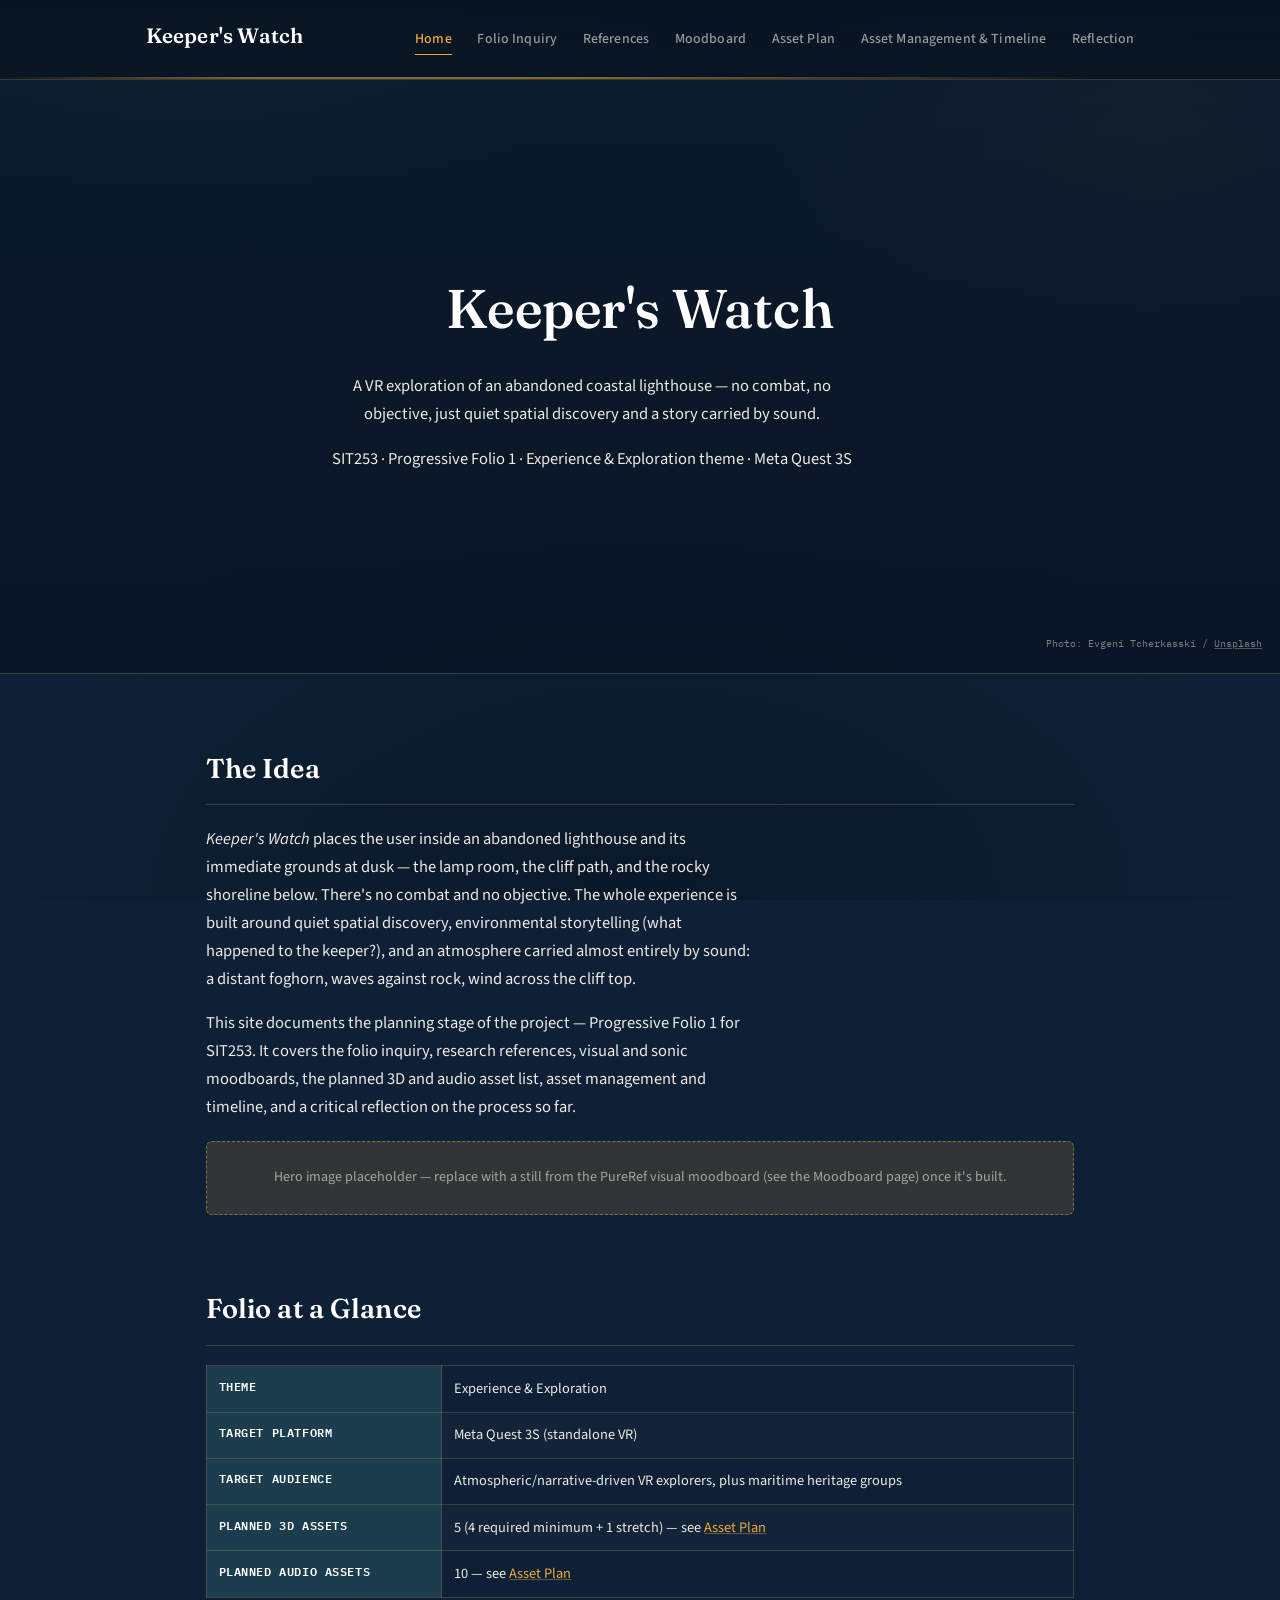
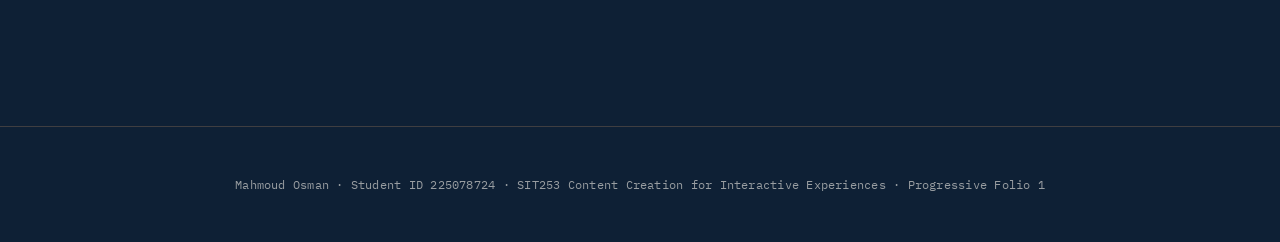
==== index.html @ 7ba4445a "Initial Keeper's Watch eFolio - SIT253 Progressive Folio 1" ====
<!DOCTYPE html>
<html lang="en">
<head>
<meta charset="UTF-8">
<meta name="viewport" content="width=device-width, initial-scale=1.0">
<title>Keeper's Watch — SIT253 Digital Portfolio</title>
<link rel="preconnect" href="https://fonts.googleapis.com">
<link href="https://fonts.googleapis.com/css2?family=Fraunces:opsz,wght@9..144,460;9..144,560;9..144,650&family=Source+Sans+3:wght@400;500;600&family=IBM+Plex+Mono:wght@400;500;600&display=swap" rel="stylesheet">
<link rel="stylesheet" href="style.css">
</head>
<body>
<header class="site-header">
  <nav class="site-nav">
    <a class="brand" href="index.html">Keeper's Watch</a>
    <ul>
      <li><a class="current" href="index.html">Home</a></li>
      <li><a href="inquiry.html">Folio Inquiry</a></li>
      <li><a href="references.html">References</a></li>
      <li><a href="moodboard.html">Moodboard</a></li>
      <li><a href="asset-plan.html">Asset Plan</a></li>
      <li><a href="timeline.html">Asset Management &amp; Timeline</a></li>
      <li><a href="reflection.html">Reflection</a></li>
    </ul>
  </nav>
  <div class="beam-rule"></div>
</header>

<section class="photo-hero home" style="background-image:url('https://images.unsplash.com/photo-1745739561702-c1877b069b7e?w=2200&q=80&fm=jpg&fit=crop');">
  <div class="sweep" aria-hidden="true"></div>
  <div class="inner">
    <h1>Keeper's Watch</h1>
    <p class="tagline">A VR exploration of an abandoned coastal lighthouse — no combat, no objective, just quiet spatial discovery and a story carried by sound.</p>
    <p class="meta">SIT253 · Progressive Folio 1 · Experience &amp; Exploration theme · Meta Quest 3S</p>
  </div>
  <p class="photo-credit">Photo: Evgeni Tcherkasski / <a href="https://unsplash.com/photos/lighthouse-stands-on-the-rocky-coast-in-the-fog-PVfNElcdTYY" target="_blank" rel="noopener">Unsplash</a></p>
</section>

<main class="wrap">
  <h2>The Idea</h2>
  <p><em>Keeper's Watch</em> places the user inside an abandoned lighthouse and its immediate grounds at dusk — the lamp room, the cliff path, and the rocky shoreline below. There's no combat and no objective. The whole experience is built around quiet spatial discovery, environmental storytelling (what happened to the keeper?), and an atmosphere carried almost entirely by sound: a distant foghorn, waves against rock, wind across the cliff top.</p>

  <p>This site documents the planning stage of the project — Progressive Folio 1 for SIT253. It covers the folio inquiry, research references, visual and sonic moodboards, the planned 3D and audio asset list, asset management and timeline, and a critical reflection on the process so far.</p>

  <div class="placeholder">
    Hero image placeholder — replace with a still from the PureRef visual moodboard (see the Moodboard page) once it's built.
  </div>

  <h2>Folio at a Glance</h2>
  <table>
    <tr><th>Theme</th><td>Experience &amp; Exploration</td></tr>
    <tr><th>Target platform</th><td>Meta Quest 3S (standalone VR)</td></tr>
    <tr><th>Target audience</th><td>Atmospheric/narrative-driven VR explorers, plus maritime heritage groups</td></tr>
    <tr><th>Planned 3D assets</th><td>5 (4 required minimum + 1 stretch) — see <a href="asset-plan.html">Asset Plan</a></td></tr>
    <tr><th>Planned audio assets</th><td>10 — see <a href="asset-plan.html">Asset Plan</a></td></tr>
  </table>
</main>

<footer class="site-footer">
  Mahmoud Osman · Student ID 225078724 · SIT253 Content Creation for Interactive Experiences · Progressive Folio 1
</footer>
</body>
</html>
---- style.css ----
:root {
  --ground: #0E2035;
  --panel: #16314B;
  --panel-light: #1F3F5C;
  --ink: #081422;
  --teal: #4FA3A6;
  --teal-dim: rgba(79,163,166,0.22);
  --fog: #EDEAE3;
  --fog-dim: rgba(237,234,227,0.62);
  --amber: #F0A93E;
  --amber-soft: rgba(240,169,62,0.16);
  --brown: #A47C5A;
  --brown-line: rgba(164,124,90,0.32);

  --display: 'Fraunces', Georgia, serif;
  --body: 'Source Sans 3', -apple-system, Segoe UI, sans-serif;
  --mono: 'IBM Plex Mono', 'Courier New', monospace;
}

* { box-sizing: border-box; }

body {
  margin: 0;
  color: var(--fog);
  font-family: var(--body);
  font-size: 16.5px;
  line-height: 1.7;
  background-color: var(--ground);
  background-image:
    radial-gradient(ellipse 900px 500px at 15% -10%, rgba(79,163,166,0.14), transparent 60%),
    radial-gradient(ellipse 700px 400px at 90% 15%, rgba(240,169,62,0.06), transparent 55%),
    radial-gradient(ellipse 1000px 600px at 50% 100%, rgba(8,20,34,0.6), transparent 70%);
  background-attachment: fixed;
}

h1, h2, h3, h4 {
  font-family: var(--display);
  color: #fff;
  font-weight: 600;
  font-optical-sizing: auto;
  text-wrap: balance;
  letter-spacing: 0.005em;
}

h1 { font-size: clamp(2.4rem, 5vw, 3.4rem); margin: 0 0 0.25em; font-weight: 560; }
h2 {
  font-size: 1.7rem;
  margin-top: 2.6em;
  margin-bottom: 0.7em;
  padding-bottom: 0.5em;
  border-bottom: 1px solid var(--brown-line);
  display: flex; align-items: baseline; gap: 0.6em;
}
h3 { font-size: 1.2rem; color: var(--amber); font-weight: 600; margin: 1.6em 0 0.5em; }

p { max-width: 68ch; }
main.wrap p, main.wrap li { max-width: 68ch; }

a { color: var(--amber); text-decoration-color: rgba(240,169,62,0.4); }
a:hover { color: #fff; text-decoration-color: #fff; }

.wrap { max-width: 920px; margin: 0 auto; padding: 0 1.6rem 6rem; }

header.site-header {
  background: linear-gradient(180deg, rgba(8,20,34,0.96), rgba(8,20,34,0.88));
  backdrop-filter: blur(6px);
  position: sticky; top: 0; z-index: 10;
  border-bottom: 1px solid var(--brown-line);
}

.beam-rule {
  height: 2px;
  background: linear-gradient(90deg, transparent, var(--amber) 20%, var(--amber) 45%, transparent 85%);
  opacity: 0.55;
}

nav.site-nav {
  max-width: 1040px;
  margin: 0 auto;
  display: flex;
  align-items: baseline;
  justify-content: space-between;
  padding: 1.15rem 1.6rem;
  flex-wrap: wrap;
  gap: 0.6rem 1.6rem;
}

nav.site-nav .brand {
  font-family: var(--display);
  font-size: 1.3rem;
  font-weight: 600;
  color: #fff;
  text-decoration: none;
  white-space: nowrap;
  letter-spacing: 0.01em;
}
nav.site-nav .brand:hover { color: var(--amber); }

nav.site-nav ul {
  list-style: none;
  display: flex;
  align-items: baseline;
  gap: 1.6rem;
  margin: 0; padding: 0;
  flex-wrap: wrap;
  font-family: var(--body);
}

nav.site-nav a {
  position: relative;
  text-decoration: none;
  color: var(--fog-dim);
  font-size: 0.87rem;
  font-weight: 500;
  letter-spacing: 0.01em;
  padding-bottom: 0.3rem;
}
nav.site-nav a.current { color: var(--amber); }
nav.site-nav a.current::after {
  content: '';
  position: absolute; left: 0; right: 0; bottom: -0.05rem;
  height: 1px;
  background: var(--amber);
}
nav.site-nav a:hover { color: #fff; }

.photo-hero {
  position: relative;
  overflow: hidden;
  border-bottom: 1px solid var(--brown-line);
  background-size: cover;
  background-position: center;
}
.photo-hero::before {
  content: '';
  position: absolute; inset: 0;
  background: linear-gradient(180deg, rgba(8,20,34,0.5) 0%, rgba(8,20,34,0.86) 90%);
}
.photo-hero .inner { position: relative; z-index: 1; width: 100%; }

.photo-hero.home {
  min-height: 66vh;
  display: flex; align-items: center; justify-content: center;
  text-align: center;
  padding: 4rem 1.6rem;
}
.photo-hero.home .inner { max-width: 640px; }

.photo-hero.page {
  min-height: 34vh;
  display: flex; align-items: flex-end;
  padding: 3.2rem 1.6rem 2.4rem;
}
.photo-hero.page .inner { max-width: 920px; margin: 0 auto; }
.photo-hero.page h1 { margin: 0; }

.photo-credit {
  position: absolute; z-index: 2;
  right: 1.1rem; bottom: 0.65rem;
  font-family: var(--mono);
  font-size: 0.64rem;
  color: rgba(237,234,227,0.5);
}
.photo-credit a { color: inherit; text-decoration: underline; text-decoration-color: rgba(237,234,227,0.3); }
.photo-credit a:hover { color: var(--amber); }

.hero {
  position: relative;
  padding: 6rem 1.6rem 4rem;
  text-align: center;
  overflow: hidden;
  border-bottom: 1px solid var(--brown-line);
}

.hero .sweep {
  position: absolute;
  inset: -20% -10% auto -10%;
  height: 140%;
  background: conic-gradient(from 200deg at 50% 0%, transparent 0deg, rgba(240,169,62,0.16) 8deg, transparent 20deg, transparent 360deg);
  animation: sweep 14s linear infinite;
  pointer-events: none;
}
@keyframes sweep {
  from { transform: rotate(0deg); }
  to { transform: rotate(360deg); }
}
@media (prefers-reduced-motion: reduce) {
  .hero .sweep { animation: none; }
}

.hero .inner { position: relative; z-index: 1; }

.hero p.tagline {
  max-width: 600px;
  margin: 0 auto;
  color: var(--fog);
  font-size: 1.12rem;
}

.hero .meta {
  margin: 1.7rem auto 0;
  max-width: 460px;
  font-family: var(--mono);
  font-size: 0.74rem;
  color: var(--fog-dim);
  letter-spacing: 0.08em;
  text-transform: uppercase;
  text-align: center;
}

table {
  width: 100%;
  border-collapse: collapse;
  margin: 1.2rem 0 2rem;
  font-size: 0.9rem;
}

th, td {
  border: 1px solid var(--brown-line);
  padding: 0.65rem 0.75rem;
  text-align: left;
  vertical-align: top;
}

th {
  background: var(--teal-dim);
  color: #fff;
  font-family: var(--mono);
  font-size: 0.72rem;
  letter-spacing: 0.05em;
  text-transform: uppercase;
  font-weight: 600;
}

tr:nth-child(even) td { background: rgba(255,255,255,0.02); }
td:has(code), td.num { font-family: var(--mono); font-variant-numeric: tabular-nums; }

.callout {
  background: var(--teal-dim);
  border-left: 3px solid var(--teal);
  padding: 1rem 1.3rem;
  border-radius: 6px;
  margin: 1.4rem 0;
  font-size: 0.95rem;
}

.placeholder {
  background: var(--amber-soft);
  border: 1px dashed rgba(240,169,62,0.5);
  border-radius: 6px;
  padding: 1.5rem;
  text-align: center;
  color: var(--fog-dim);
  font-size: 0.88rem;
  margin: 1.2rem 0 2.2rem;
}

.swatches { display: flex; flex-wrap: wrap; gap: 1.1rem; margin: 1.6rem 0 2.2rem; }
.swatch { width: 140px; }
.swatch .chip { height: 68px; border-radius: 6px; margin-bottom: 0.5rem; border: 1px solid rgba(255,255,255,0.14); }
.swatch code { font-family: var(--mono); font-size: 0.74rem; color: var(--fog-dim); }
.swatch .label { font-size: 0.85rem; color: #fff; font-family: var(--body); }

.sonic-row {
  display: grid;
  grid-template-columns: 1fr 1fr;
  gap: 1rem;
  border: 1px solid var(--brown-line);
  border-left: 2px solid var(--teal);
  border-radius: 6px;
  padding: 1.1rem 1.3rem;
  margin-bottom: 1rem;
  align-items: center;
}
.sonic-row .visual { color: #fff; font-family: var(--display); font-size: 1.15rem; }
.sonic-row .cat { color: var(--amber); font-family: var(--mono); font-size: 0.7rem; text-transform: uppercase; letter-spacing: 0.07em; }

.tree-wrap { overflow-x: auto; }
pre.tree {
  background: var(--ink);
  border: 1px solid var(--brown-line);
  border-radius: 6px;
  padding: 1.3rem;
  font-family: var(--mono);
  font-size: 0.83rem;
  color: var(--fog);
  line-height: 1.55;
}

.status-due { color: var(--amber); font-weight: 600; font-family: var(--mono); font-size: 0.85em; letter-spacing: 0.02em; }

.ref-list p { margin: 0 0 1.2em; padding-left: 1.7em; text-indent: -1.7em; font-size: 0.93rem; max-width: none; }

footer.site-footer {
  text-align: center;
  padding: 3rem 1.6rem;
  font-family: var(--mono);
  font-size: 0.72rem;
  letter-spacing: 0.02em;
  color: var(--fog-dim);
  border-top: 1px solid var(--brown-line);
}

@media (max-width: 640px) {
  nav.site-nav ul { gap: 0.8rem 1rem; }
  .hero { padding: 4rem 1.2rem 3rem; }
}
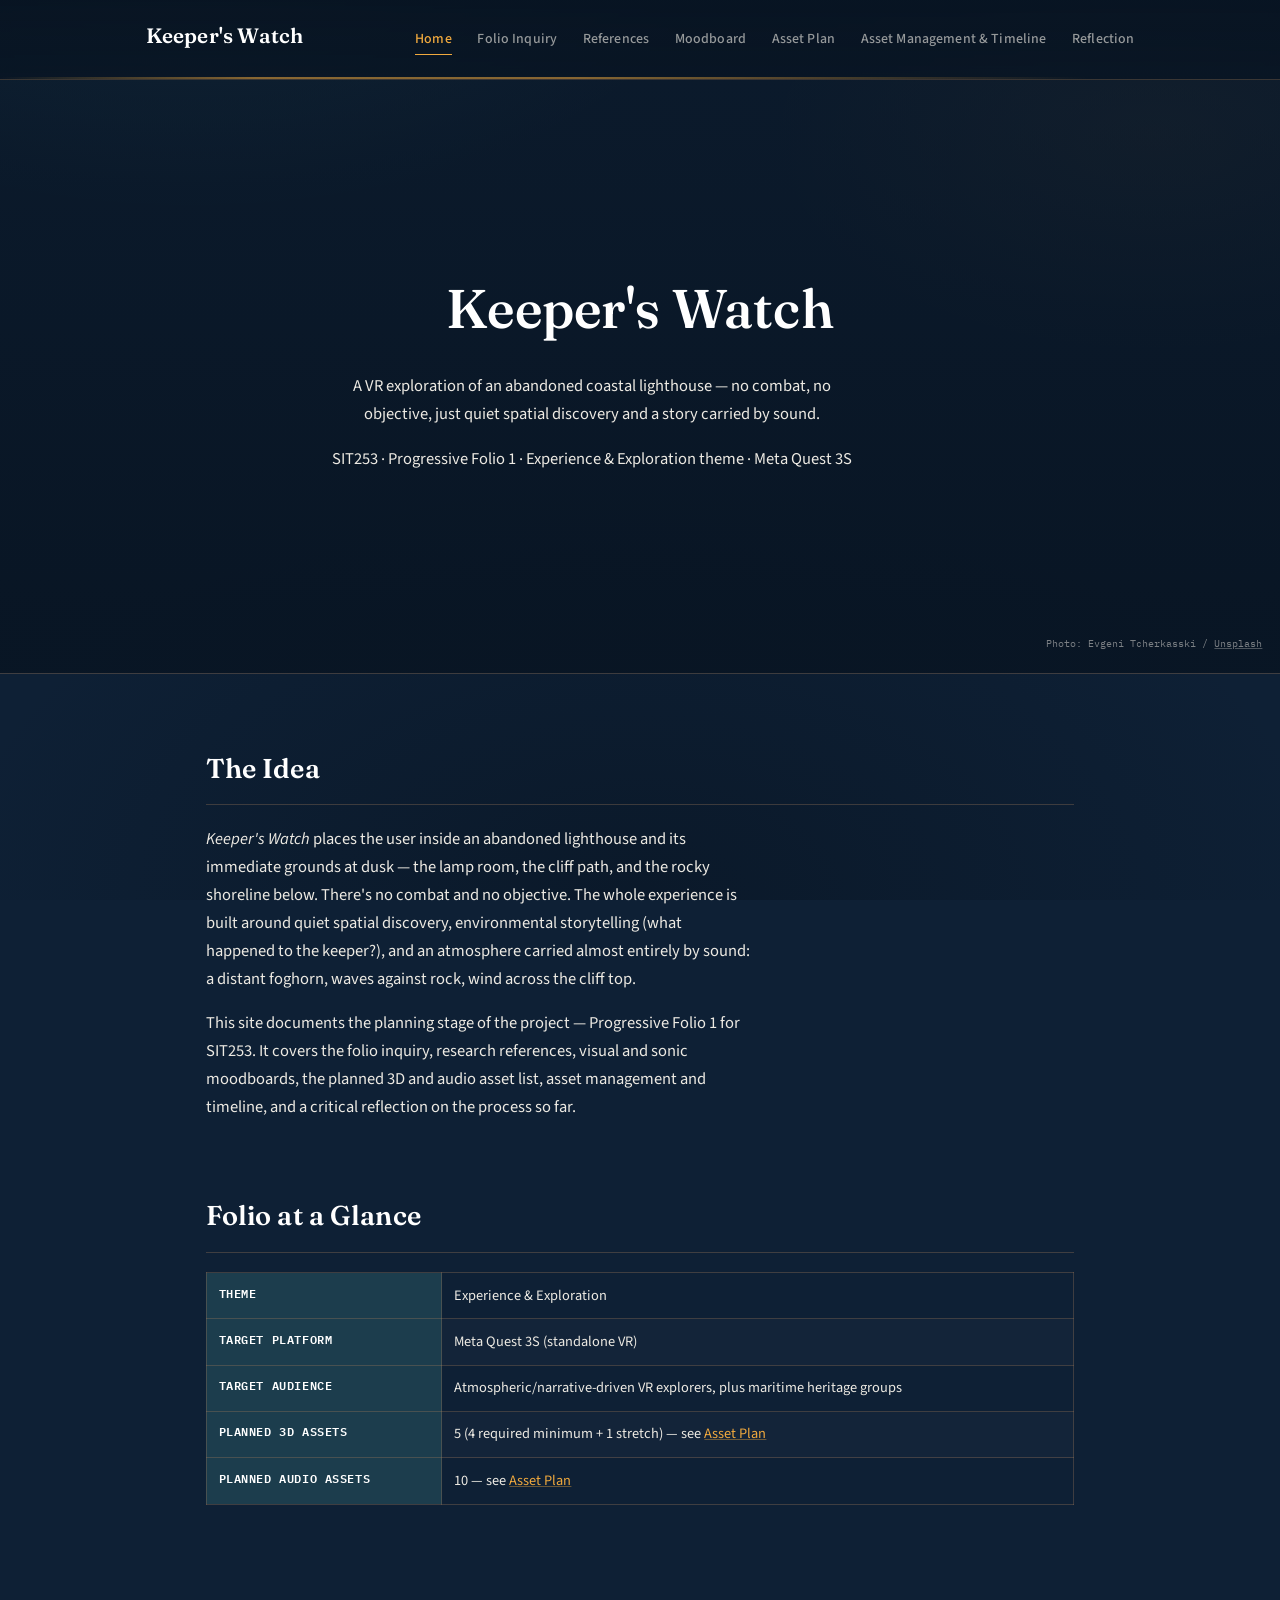
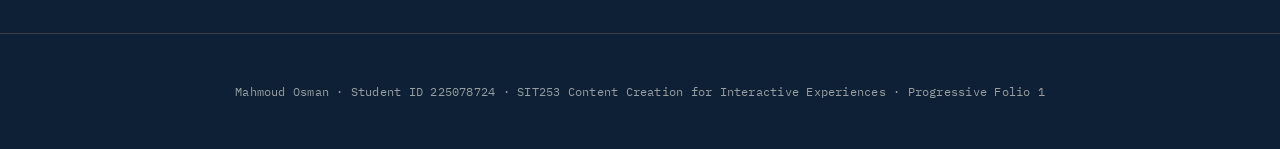
==== commit 176165b1: "Remove in-progress placeholder callouts" ====
--- a/index.html
+++ b/index.html
@@ -41,9 +41,6 @@
 
   <p>This site documents the planning stage of the project — Progressive Folio 1 for SIT253. It covers the folio inquiry, research references, visual and sonic moodboards, the planned 3D and audio asset list, asset management and timeline, and a critical reflection on the process so far.</p>
 
-  <div class="placeholder">
-    Hero image placeholder — replace with a still from the PureRef visual moodboard (see the Moodboard page) once it's built.
-  </div>
 
   <h2>Folio at a Glance</h2>
   <table>
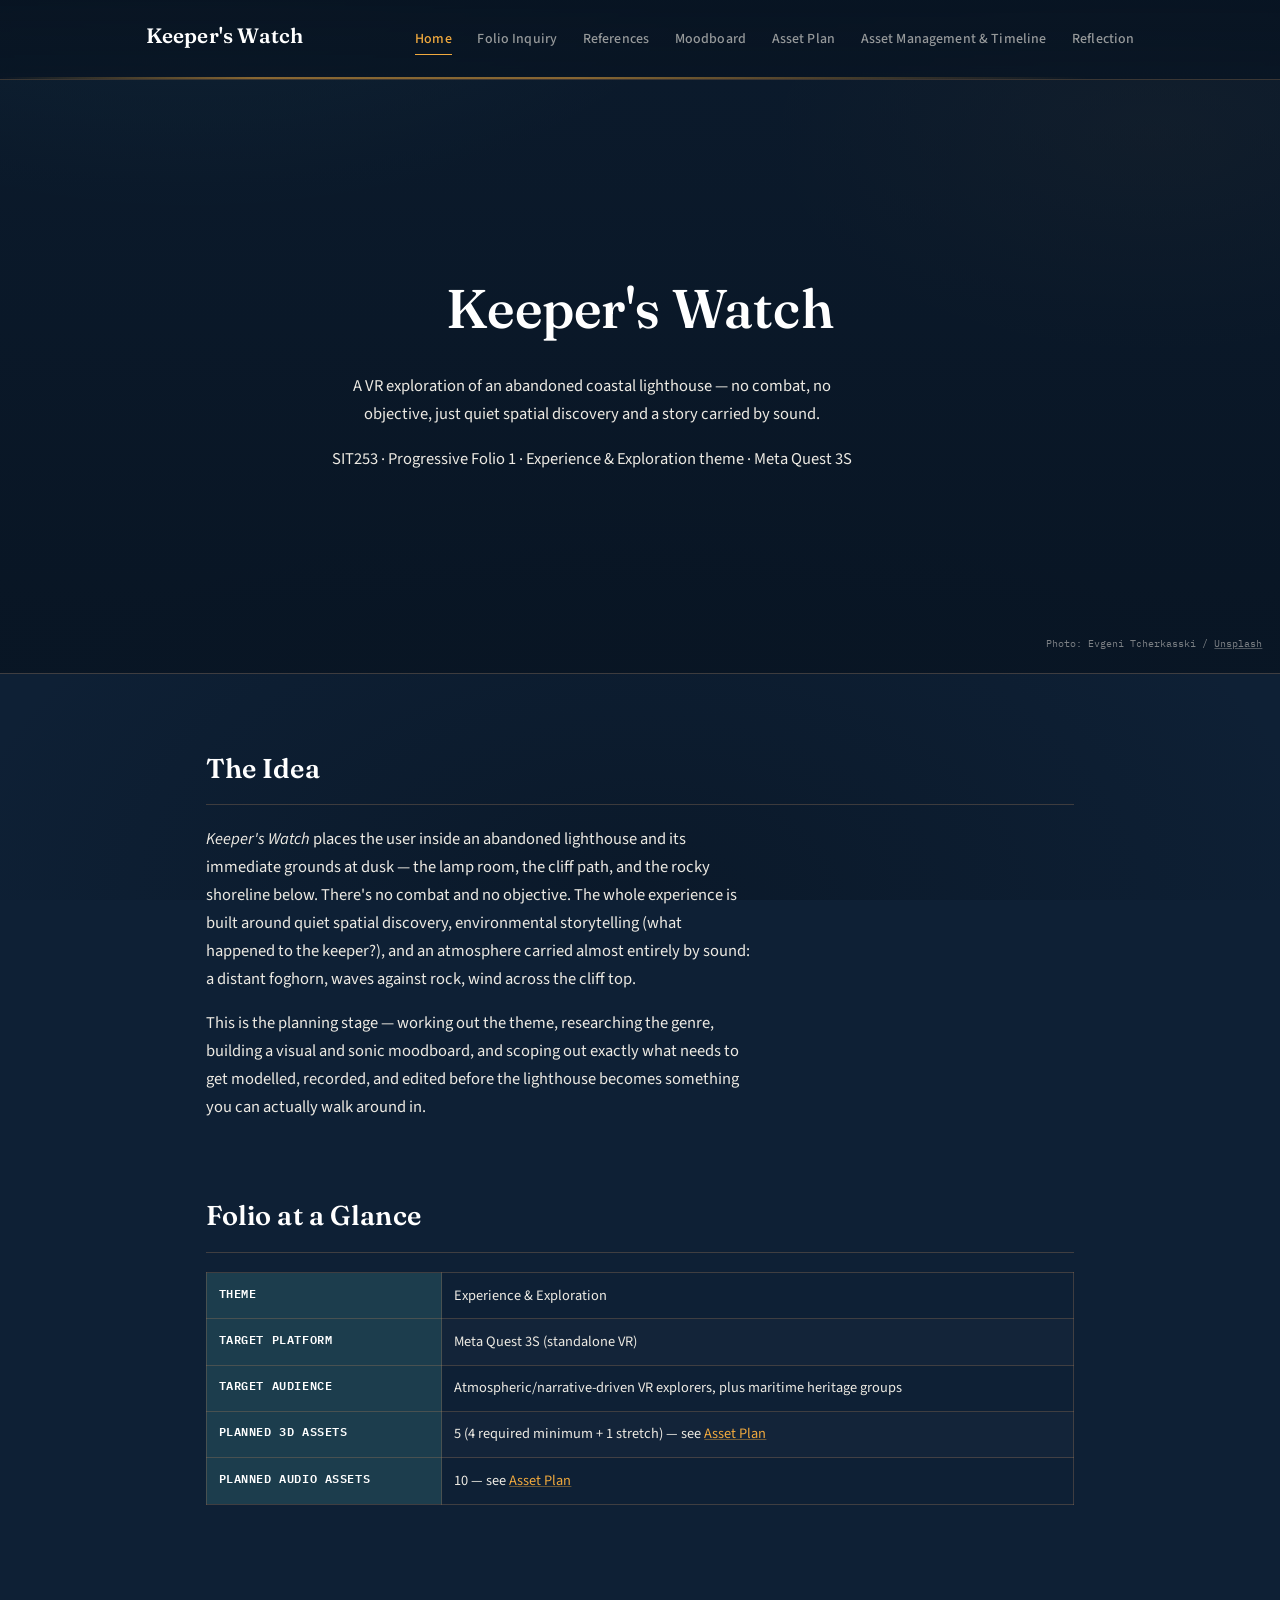
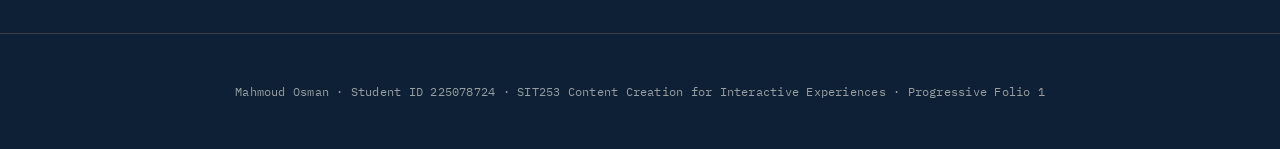
==== commit 8bd7d1f8: "Rewrite remaining marker-facing lines in first person" ====
--- a/index.html
+++ b/index.html
@@ -39,7 +39,7 @@
   <h2>The Idea</h2>
   <p><em>Keeper's Watch</em> places the user inside an abandoned lighthouse and its immediate grounds at dusk — the lamp room, the cliff path, and the rocky shoreline below. There's no combat and no objective. The whole experience is built around quiet spatial discovery, environmental storytelling (what happened to the keeper?), and an atmosphere carried almost entirely by sound: a distant foghorn, waves against rock, wind across the cliff top.</p>
 
-  <p>This site documents the planning stage of the project — Progressive Folio 1 for SIT253. It covers the folio inquiry, research references, visual and sonic moodboards, the planned 3D and audio asset list, asset management and timeline, and a critical reflection on the process so far.</p>
+  <p>This is the planning stage — working out the theme, researching the genre, building a visual and sonic moodboard, and scoping out exactly what needs to get modelled, recorded, and edited before the lighthouse becomes something you can actually walk around in.</p>
 
 
   <h2>Folio at a Glance</h2>
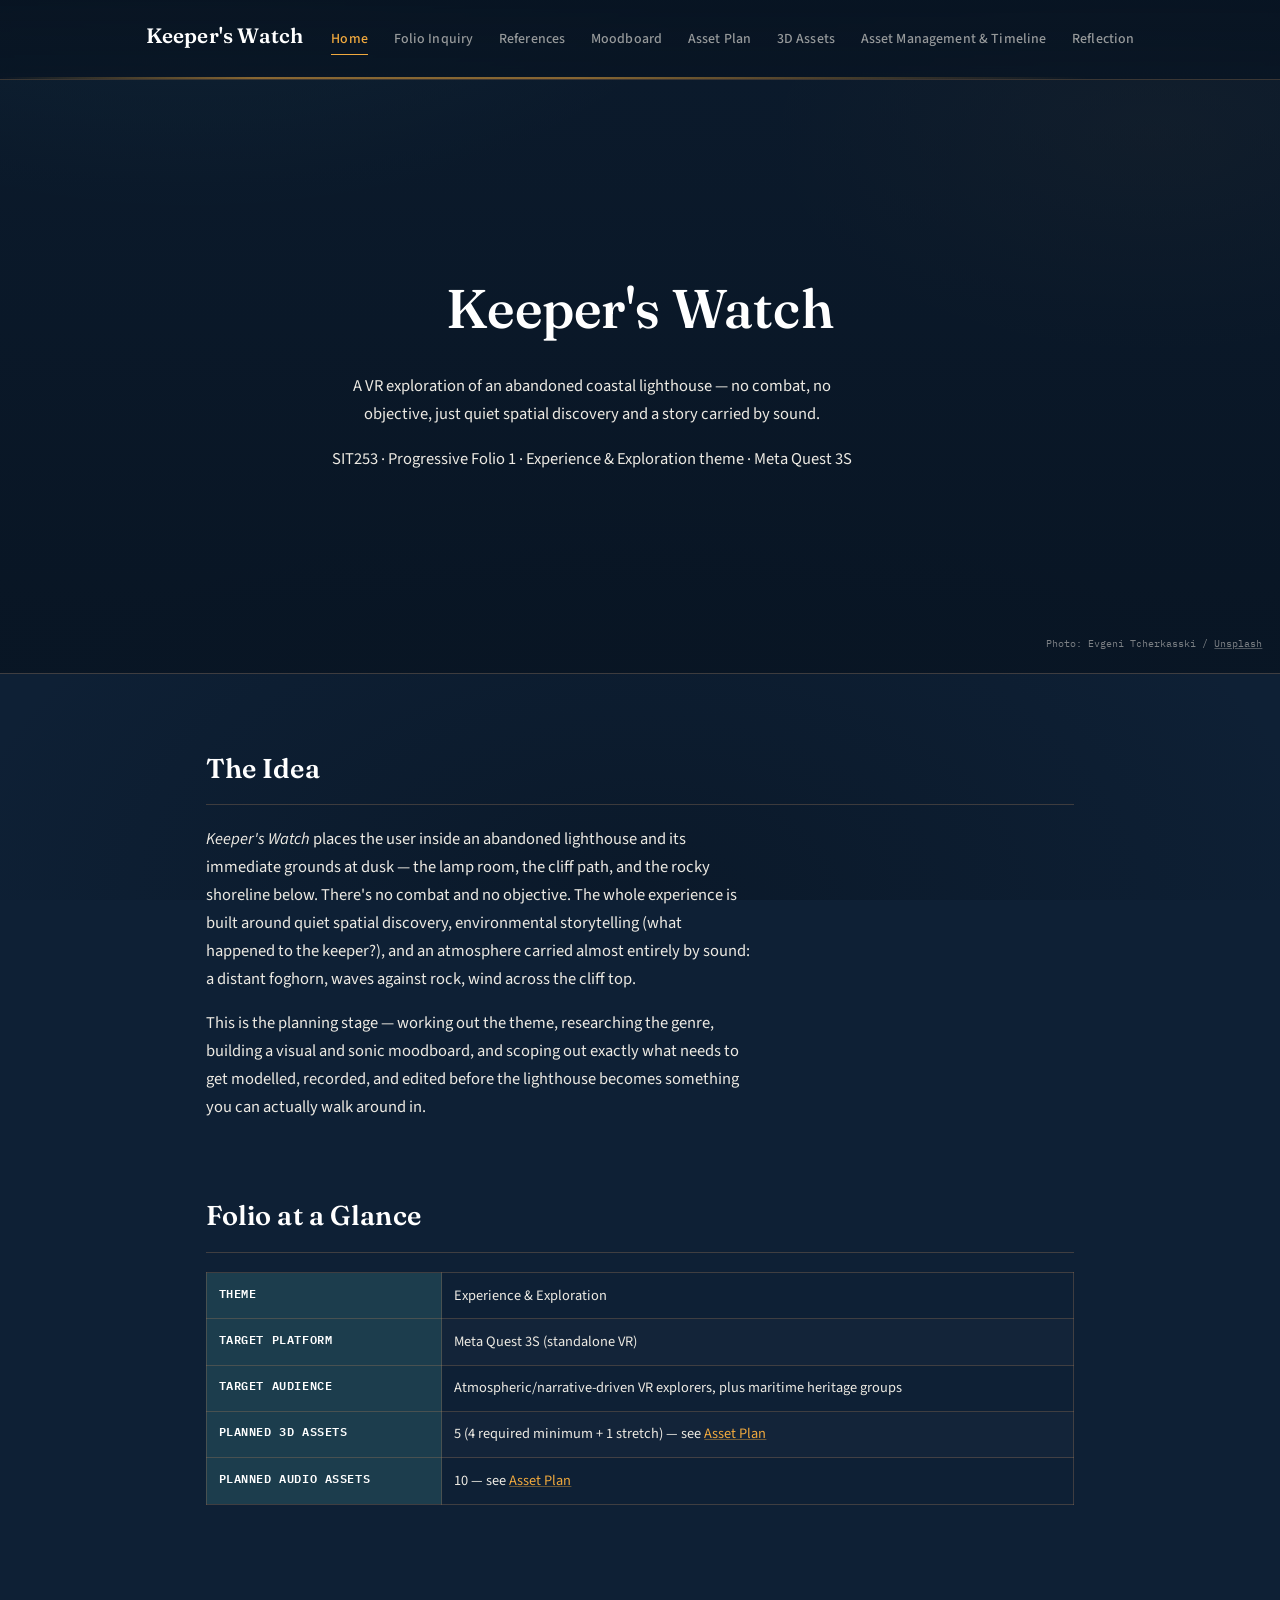
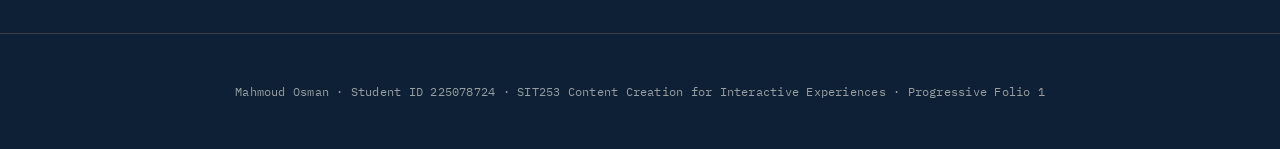
==== commit 977cfd97: "Add Progressive Folio 2 content: 3D Assets dev-process galleries, timeline/asset-plan updates, refle" ====
--- a/index.html
+++ b/index.html
@@ -18,6 +18,7 @@
       <li><a href="references.html">References</a></li>
       <li><a href="moodboard.html">Moodboard</a></li>
       <li><a href="asset-plan.html">Asset Plan</a></li>
+      <li><a href="assets.html">3D Assets</a></li>
       <li><a href="timeline.html">Asset Management &amp; Timeline</a></li>
       <li><a href="reflection.html">Reflection</a></li>
     </ul>
--- a/style.css
+++ b/style.css
@@ -255,6 +255,27 @@
   margin: 1.2rem 0 2.2rem;
 }
 
+.moodboard-grid {
+  display: grid;
+  grid-template-columns: repeat(auto-fit, minmax(200px, 1fr));
+  gap: 1rem;
+  margin: 1.4rem 0 2rem;
+}
+.moodboard-item {
+  border: 1px solid var(--brown-line);
+  border-radius: 6px;
+  overflow: hidden;
+  background: var(--panel);
+}
+.moodboard-item img { display: block; width: 100%; height: 190px; object-fit: cover; }
+.moodboard-item .cap {
+  padding: 0.7rem 0.85rem;
+  font-size: 0.8rem;
+  color: var(--fog-dim);
+}
+.moodboard-item .cap strong { color: #fff; display: block; font-size: 0.82rem; margin-bottom: 0.15rem; }
+.moodboard-item .cap a { font-size: 0.72rem; }
+
 .swatches { display: flex; flex-wrap: wrap; gap: 1.1rem; margin: 1.6rem 0 2.2rem; }
 .swatch { width: 140px; }
 .swatch .chip { height: 68px; border-radius: 6px; margin-bottom: 0.5rem; border: 1px solid rgba(255,255,255,0.14); }
@@ -289,7 +310,17 @@
 
 .status-due { color: var(--amber); font-weight: 600; font-family: var(--mono); font-size: 0.85em; letter-spacing: 0.02em; }
 
-.ref-list p { margin: 0 0 1.2em; padding-left: 1.7em; text-indent: -1.7em; font-size: 0.93rem; max-width: none; }
+.ref-list p { margin: 0 0 0.3em; padding-left: 1.7em; text-indent: -1.7em; font-size: 0.93rem; max-width: none; }
+.ref-list p.ref-note {
+  padding-left: 1.7em;
+  text-indent: 0;
+  margin: 0 0 1.4em;
+  font-size: 0.86rem;
+  color: var(--fog-dim);
+  border-left: 2px solid var(--teal-dim);
+  padding-left: 1rem;
+  margin-left: 1.7em;
+}
 
 footer.site-footer {
   text-align: center;
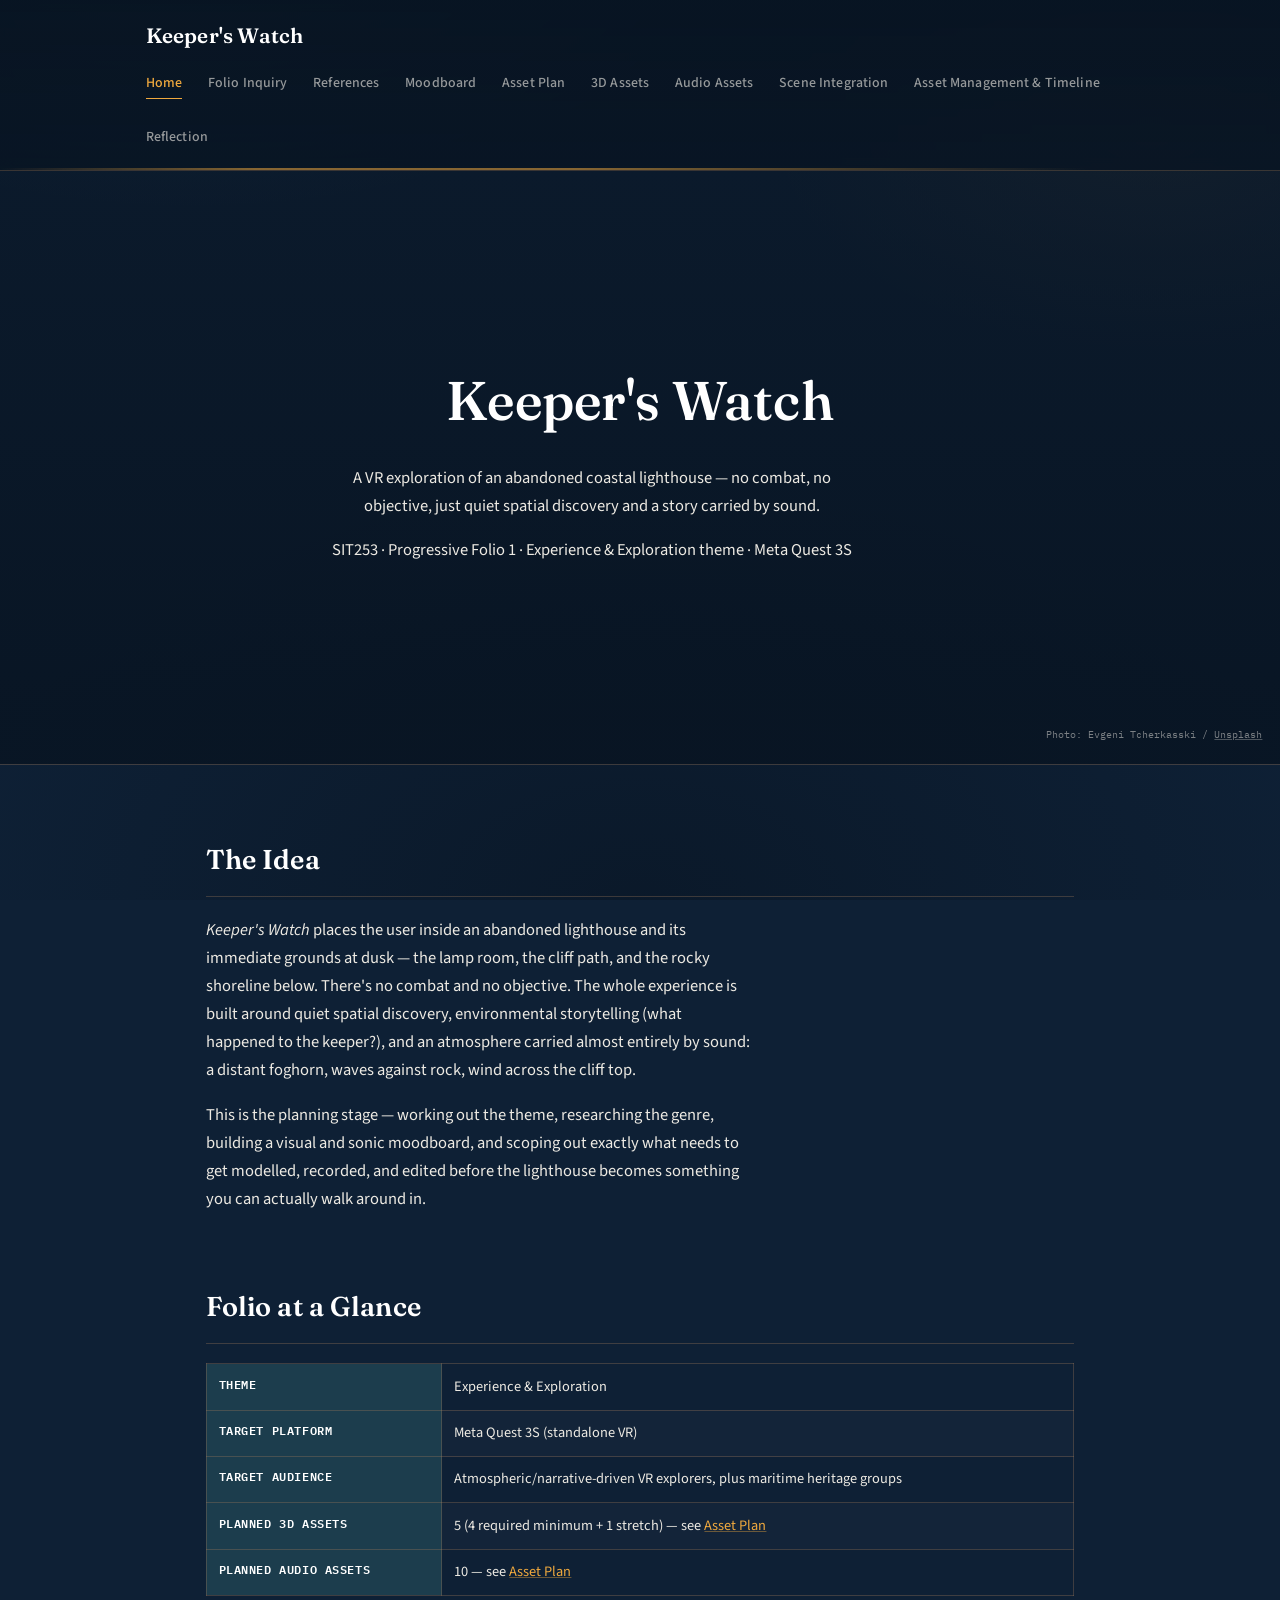
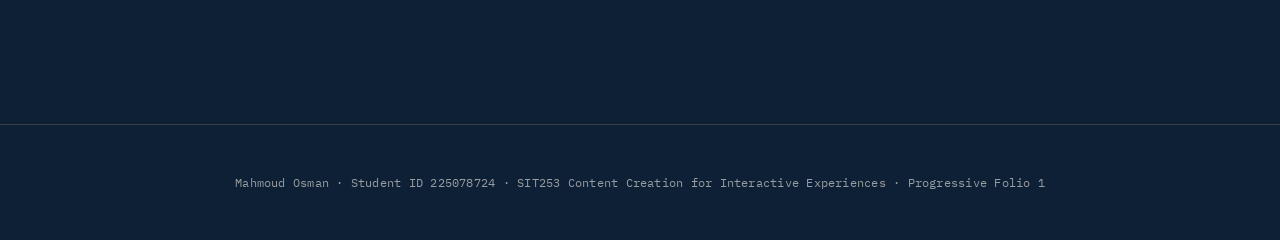
==== commit 2790225f: "Final Folio: all 4 models, 8 audio assets, Scene Integration, Reflection - Lobster Trap: finished te" ====
--- a/index.html
+++ b/index.html
@@ -19,6 +19,8 @@
       <li><a href="moodboard.html">Moodboard</a></li>
       <li><a href="asset-plan.html">Asset Plan</a></li>
       <li><a href="assets.html">3D Assets</a></li>
+      <li><a href="audio.html">Audio Assets</a></li>
+      <li><a href="scene-integration.html">Scene Integration</a></li>
       <li><a href="timeline.html">Asset Management &amp; Timeline</a></li>
       <li><a href="reflection.html">Reflection</a></li>
     </ul>
--- a/style.css
+++ b/style.css
@@ -282,6 +282,62 @@
 .swatch code { font-family: var(--mono); font-size: 0.74rem; color: var(--fog-dim); }
 .swatch .label { font-size: 0.85rem; color: #fff; font-family: var(--body); }
 
+.board {
+  border: 1px solid var(--brown-line);
+  border-radius: 10px;
+  background: var(--panel);
+  padding: 1.6rem 1.6rem 1.8rem;
+  margin: 1.2rem 0 2.4rem;
+}
+.board-intro { font-size: 0.98rem; margin: 0 0 1.4rem; max-width: none; }
+.board-collage {
+  display: grid;
+  grid-template-columns: repeat(auto-fit, minmax(190px, 1fr));
+  gap: 1.1rem;
+}
+.board-tile {
+  position: relative;
+  border-radius: 4px;
+  overflow: hidden;
+  background: var(--ink);
+  border: 6px solid #fff;
+  box-shadow: 0 8px 20px rgba(0,0,0,0.35);
+  transform: rotate(var(--tilt, 0deg));
+  transition: transform 0.2s ease;
+}
+.board-tile:hover { transform: rotate(0deg) scale(1.03); z-index: 2; }
+.board-tile img { display: block; width: 100%; height: 210px; object-fit: cover; }
+.board-tile .tag {
+  position: absolute; left: 0.5rem; bottom: 0.5rem;
+  background: rgba(8,20,34,0.82);
+  color: #fff;
+  font-family: var(--mono);
+  font-size: 0.66rem;
+  letter-spacing: 0.03em;
+  padding: 0.3rem 0.55rem;
+  border-radius: 3px;
+}
+.board-tile.palette-tile {
+  border: 6px solid #fff;
+  display: flex;
+}
+.board-tile.palette-tile .chip-strip { display: flex; width: 100%; height: 210px; }
+.board-tile.palette-tile .chip-strip > div { flex: 1; }
+.board-tile.type-tile {
+  border: 6px solid #fff;
+  height: 210px;
+  background: var(--fog);
+  color: var(--ink);
+  padding: 1rem 1.1rem;
+  display: flex;
+  flex-direction: column;
+  justify-content: center;
+  gap: 0.5rem;
+}
+.board-tile.type-tile .sample-display { font-family: var(--display); font-size: 1.8rem; line-height: 1.1; }
+.board-tile.type-tile .sample-body { font-family: var(--body); font-size: 0.95rem; }
+.board-tile.type-tile .sample-mono { font-family: var(--mono); font-size: 0.78rem; letter-spacing: 0.03em; }
+
 .sonic-row {
   display: grid;
   grid-template-columns: 1fr 1fr;
@@ -309,6 +365,18 @@
 }
 
 .status-due { color: var(--amber); font-weight: 600; font-family: var(--mono); font-size: 0.85em; letter-spacing: 0.02em; }
+
+.sketchfab-wrap {
+  position: relative;
+  width: 100%;
+  padding-top: 66%;
+  border: 1px solid var(--brown-line);
+  border-radius: 6px;
+  overflow: hidden;
+  margin: 1.2rem 0 0.4rem;
+  background: var(--panel);
+}
+.sketchfab-wrap iframe { position: absolute; inset: 0; width: 100%; height: 100%; border: 0; }
 
 .ref-list p { margin: 0 0 0.3em; padding-left: 1.7em; text-indent: -1.7em; font-size: 0.93rem; max-width: none; }
 .ref-list p.ref-note {
